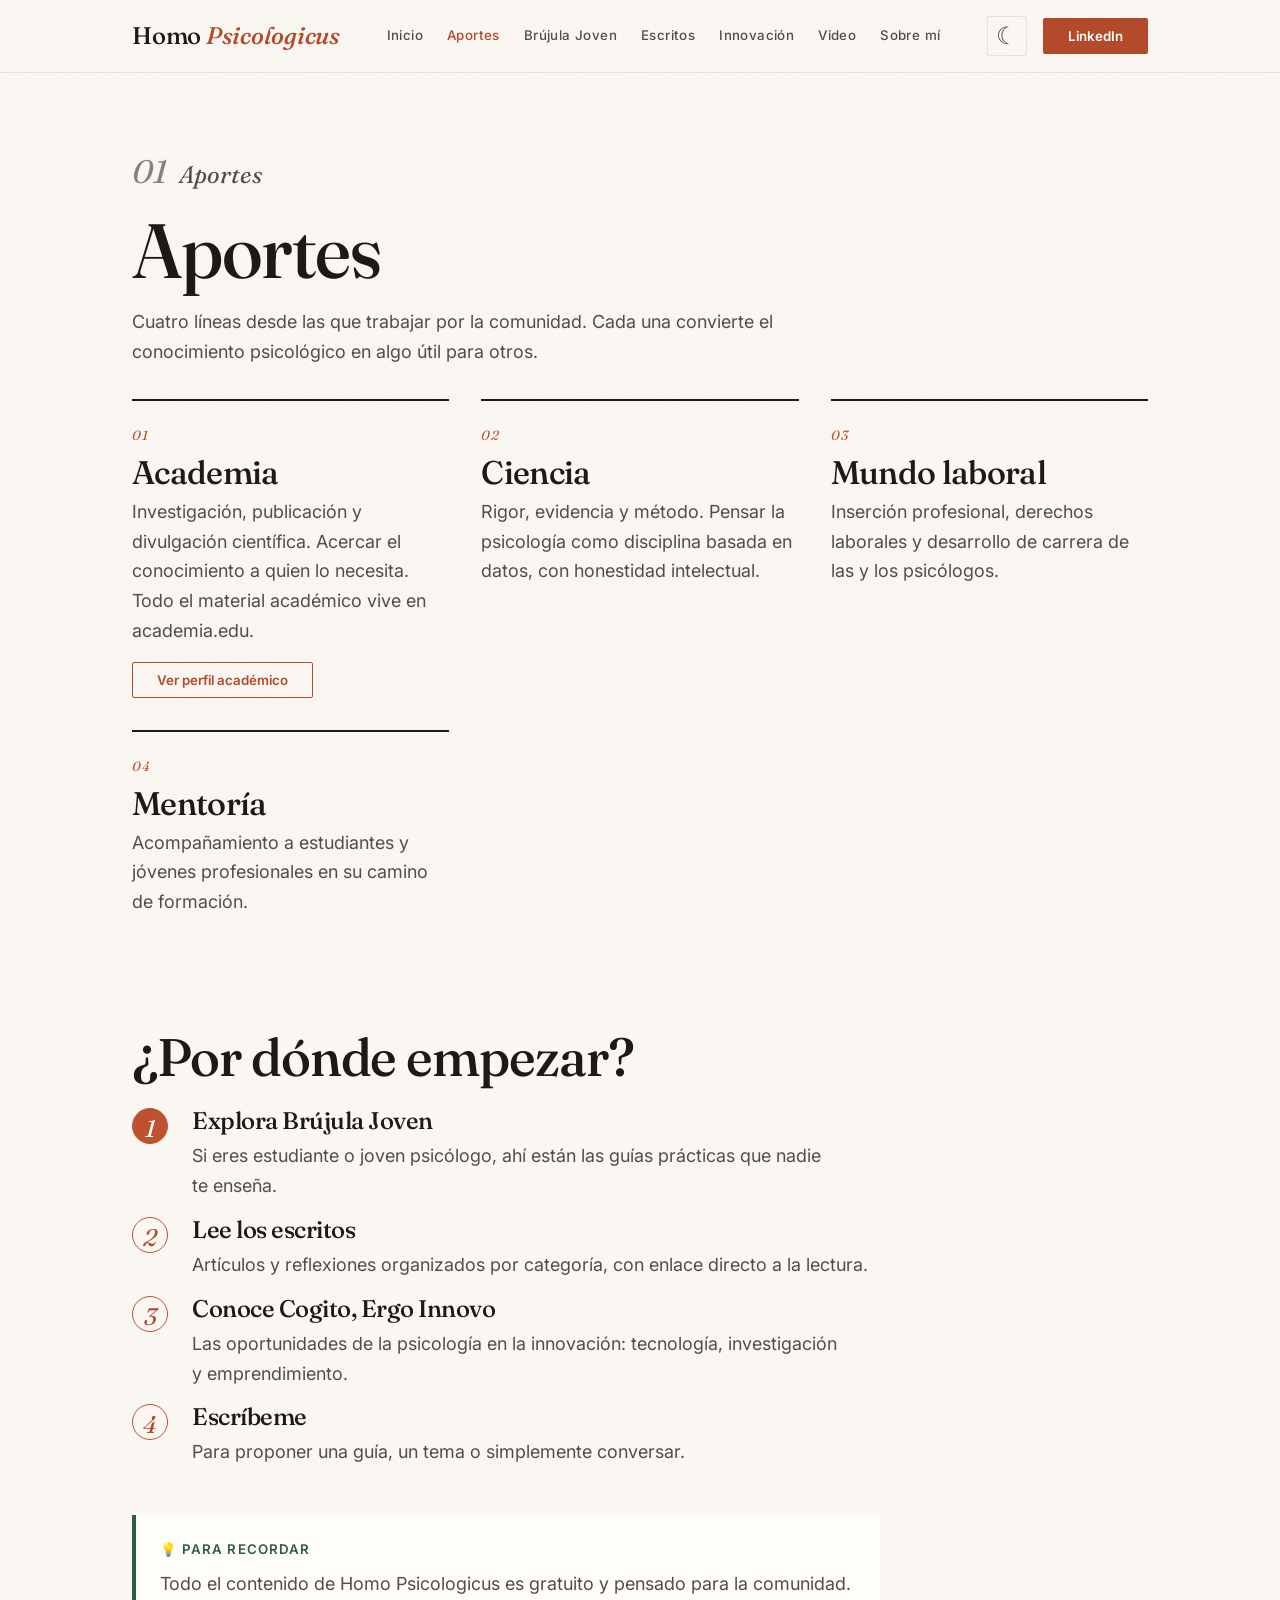
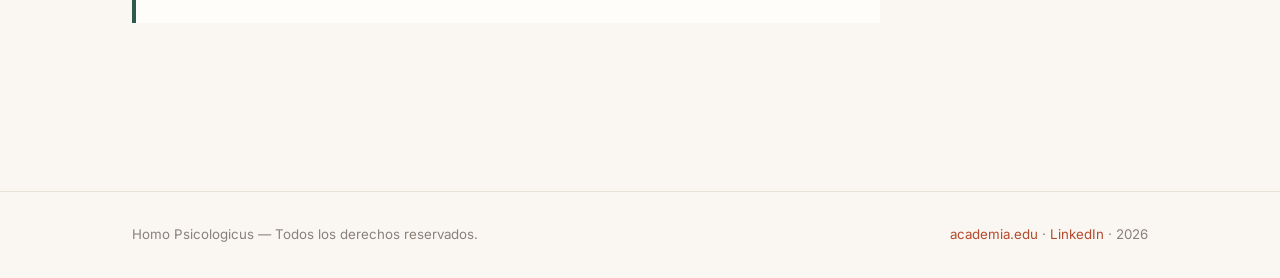
==== aportes.html @ bed5d75d "Fix toggle tema: script inline en head (persiste entre páginas y recarga), icono ☀/☾ y delegación de" ====
<!doctype html>
<html lang="es">
<head>
  <meta charset="utf-8">
  <meta name="viewport" content="width=device-width, initial-scale=1">
  <title>Aportes — Homo Psicologicus</title>
  <meta name="description" content="Los cuatro pilares de Homo Psicologicus: academia, ciencia, mundo laboral y mentoría.">
  <link rel="preconnect" href="https://fonts.googleapis.com">
  <link rel="preconnect" href="https://fonts.gstatic.com" crossorigin>
  <link href="https://fonts.googleapis.com/css2?family=Fraunces:ital,opsz,wght@0,9..144,300..600;1,9..144,300..600&family=Inter:wght@400;500;600&display=swap" rel="stylesheet">
  <link rel="stylesheet" href="styles.css">
  <script>
    (function () {
      var t;
      try { t = localStorage.getItem("hp-theme"); } catch (e) {}
      if (t === "dark" || t === "light") {
        document.documentElement.setAttribute("data-theme", t);
      }
    })();
  </script>
  <script src="app.js" defer></script>
</head>
<body class="grain">

  <a class="skip-link" href="#main">Saltar al contenido</a>

  <header class="site-header">
    <div class="container header-inner">
      <a class="brand" href="index.html">Homo <em>Psicologicus</em></a>
      <nav class="site-nav" aria-label="Principal">
        <a href="index.html" >Inicio</a>
        <a href="aportes.html" aria-current="page" >Aportes</a>
        <a href="brujula.html" >Brújula Joven</a>
        <a href="escritos.html" >Escritos</a>
        <a href="innovacion.html" >Innovación</a>
        <a href="video.html" >Video</a>
        <a href="sobre-mi.html" >Sobre mí</a>
      </nav>
      <div class="header-actions">
        <button class="theme-toggle" type="button" aria-label="Cambiar tema claro u oscuro" aria-pressed="false">
          <span class="theme-toggle-icon" aria-hidden="true">◐</span>
        </button>
        <a class="btn btn-primary btn-sm" href="https://www.linkedin.com/in/carloscamachot" target="_blank" rel="noopener">LinkedIn</a>
      </div>
    </div>
  </header>

  <main id="main">
    <section class="page-header">
      <div class="container">
        <p class="hero-eyebrow reveal" style="--i:0"><span class="section-index" aria-hidden="true">01</span>Aportes</p>
        <h1 class="reveal" style="--i:1">Aportes</h1>
        <p class="reveal" style="--i:2">Cuatro líneas desde las que trabajar por la comunidad. Cada una convierte el conocimiento psicológico en algo útil para otros.</p>
      </div>
    </section>

    <section class="section" style="padding-top:0">
      <div class="container">
        <div class="pillars">
          <article class="pillar">
            <span class="pillar-num" aria-hidden="true">01</span>
            <h3 class="pillar-title">Academia</h3>
            <p class="pillar-text">Investigación, publicación y divulgación científica. Acercar el conocimiento a quien lo necesita. Todo el material académico vive en academia.edu.</p>
            <p style="margin-top:var(--space-s)"><a class="btn btn-outline btn-sm" href="https://universidadnacionalhermiliovaldizan.academia.edu/CarlosDCamachoT" target="_blank" rel="noopener">Ver perfil académico</a></p>
          </article>
          <article class="pillar">
            <span class="pillar-num" aria-hidden="true">02</span>
            <h3 class="pillar-title">Ciencia</h3>
            <p class="pillar-text">Rigor, evidencia y método. Pensar la psicología como disciplina basada en datos, con honestidad intelectual.</p>
          </article>
          <article class="pillar">
            <span class="pillar-num" aria-hidden="true">03</span>
            <h3 class="pillar-title">Mundo laboral</h3>
            <p class="pillar-text">Inserción profesional, derechos laborales y desarrollo de carrera de las y los psicólogos.</p>
          </article>
          <article class="pillar">
            <span class="pillar-num" aria-hidden="true">04</span>
            <h3 class="pillar-title">Mentoría</h3>
            <p class="pillar-text">Acompañamiento a estudiantes y jóvenes profesionales en su camino de formación.</p>
          </article>
        </div>

        <h2 style="font-size:var(--step-3);margin:var(--space-3xl) 0 var(--space-m)">¿Por dónde empezar?</h2>
        <ol class="steps">
          <li class="step step--current">
            <div>
              <h3>Explora Brújula Joven</h3>
              <p>Si eres estudiante o joven psicólogo, ahí están las guías prácticas que nadie te enseña.</p>
            </div>
          </li>
          <li class="step">
            <div>
              <h3>Lee los escritos</h3>
              <p>Artículos y reflexiones organizados por categoría, con enlace directo a la lectura.</p>
            </div>
          </li>
          <li class="step">
            <div>
              <h3>Conoce Cogito, Ergo Innovo</h3>
              <p>Las oportunidades de la psicología en la innovación: tecnología, investigación y emprendimiento.</p>
            </div>
          </li>
          <li class="step">
            <div>
              <h3>Escríbeme</h3>
              <p>Para proponer una guía, un tema o simplemente conversar.</p>
            </div>
          </li>
        </ol>

        <div class="callout callout--tip" style="margin-top:var(--space-xl)">
          <span class="callout__label">💡 Para recordar</span>
          <p>Todo el contenido de Homo Psicologicus es gratuito y pensado para la comunidad.</p>
        </div>
      </div>
    </section>

  </main>

  <footer class="site-footer">
    <div class="container footer-inner">
      <p>Homo Psicologicus — Todos los derechos reservados.</p>
      <p class="footer-meta"><a href="https://universidadnacionalhermiliovaldizan.academia.edu/CarlosDCamachoT" target="_blank" rel="noopener">academia.edu</a> · <a href="https://www.linkedin.com/in/carloscamachot" target="_blank" rel="noopener">LinkedIn</a> · <span class="footer-year"></span></p>
    </div>
  </footer>

</body>
</html>
---- styles.css ----
/* ============ TOKEN BLOCK ============ */
:root {
  color-scheme: light dark;

  /* TYPE — perfect fifth 1.500 (editorial) */
  --font-display: "Fraunces", Georgia, "Times New Roman", serif;
  --font-text: "Inter", "Segoe UI", system-ui, sans-serif;
  --step--1: clamp(0.75rem, 0.7rem + 0.2vw, 0.833rem);
  --step-0: clamp(1rem, 0.95rem + 0.25vw, 1.125rem);
  --step-1: clamp(1.25rem, 1.15rem + 0.5vw, 1.5rem);
  --step-2: clamp(1.563rem, 1.4rem + 0.8vw, 2.25rem);
  --step-3: clamp(2.25rem, 1.9rem + 1.75vw, 3.375rem);
  --step-4: clamp(3rem, 2.4rem + 3vw, 5.063rem);
  --step-5: clamp(3.8rem, 3rem + 4.5vw, 7.594rem);

  /* SPACE — base 0.25rem */
  --space-3xs: 0.25rem;
  --space-2xs: 0.5rem;
  --space-xs: 0.75rem;
  --space-s: 1rem;
  --space-m: 1.5rem;
  --space-l: 2rem;
  --space-xl: 3rem;
  --space-2xl: 4.5rem;
  --space-3xl: 7rem;
  --space-section: clamp(3rem, 2rem + 5vw, 7rem);

  /* COLOR — Warm Editorial ramp (verified AA) */
  --base: #faf7f2;      /* paper */
  --surface: #fffdf9;   /* raised */
  --tint: #f1ebe1;      /* alternate section wash */
  --ink: #1c1a17;       /* primary text — 16.25:1 */
  --ink-2: #544d45;     /* secondary — 7.78:1 */
  --ink-3: #8a817a;     /* tertiary/meta — 3.57:1 (never body) */
  --line: #e8e2d9;      /* borders, rules */
  --accent: #b34a2b;    /* terracotta — 5.0:1 on base */
  --accent-soft: #c0512f; /* vivid terracotta for fills/large */
  --accent-ink: #ffffff;  /* text on accent fill */
--forest: #2f5b4f;    /* cool counterweight — 7.2:1 */
  --ink-band: #1c1a17;  /* dark band background (light theme) */
  --ink-band-ink: #faf7f2; /* text on dark band */

  /* FORM */
  --radius: 2px;
  --border: 1px solid var(--line);
  --shadow: none;

  /* MOTION */
  --dur-fast: 120ms;
  --dur: 220ms;
  --dur-slow: 500ms;
  --ease: cubic-bezier(0.2, 0, 0, 1);
  --ease-out: cubic-bezier(0.16, 1, 0.3, 1);

  /* Z */
  --z-sticky: 100;
  --z-grain: 9999;
}

/* Dark theme — elevation goes lighter, accent softens */
@media (prefers-color-scheme: dark) {
  :root {
    --base: #16130f;
    --surface: #1e1a15;
    --tint: #211c16;
    --ink: #efe9df;
    --ink-2: #c8bfb2;
    --ink-3: #9a9183;
    --line: #352e26;
    --accent: #e0704a;
    --accent-soft: #e0704a;
    --accent-ink: #16130f;
--forest: #6fa596;
    --ink-band: #2b251e;
    --ink-band-ink: #efe9df;
  }
}

:root[data-theme="dark"] {
  --base: #16130f;
  --surface: #1e1a15;
  --tint: #211c16;
  --ink: #efe9df;
  --ink-2: #c8bfb2;
  --ink-3: #9a9183;
  --line: #352e26;
  --accent: #e0704a;
  --accent-soft: #e0704a;
  --accent-ink: #16130f;
--forest: #6fa596;
    --ink-band: #2b251e;
    --ink-band-ink: #efe9df;
  }
}

:root[data-theme="light"] {
  --base: #faf7f2;
  --surface: #fffdf9;
  --tint: #f1ebe1;
  --ink: #1c1a17;
  --ink-2: #544d45;
  --ink-3: #8a817a;
  --line: #e8e2d9;
  --accent: #b34a2b;
  --accent-soft: #c0512f;
  --accent-ink: #ffffff;
--forest: #2f5b4f;
  --ink-band: #1c1a17;
  --ink-band-ink: #faf7f2;
}

/* ============ RESET / BASE ============ */
*,
*::before,
*::after {
  box-sizing: border-box;
  margin: 0;
  padding: 0;
}

html {
  scroll-behavior: smooth;
}

body {
  font-family: var(--font-text);
  font-size: var(--step-0);
  line-height: 1.65;
  color: var(--ink);
  background: var(--base);
  -webkit-font-smoothing: antialiased;
  text-rendering: optimizeLegibility;
  transition: background-color var(--dur-slow) var(--ease), color var(--dur-slow) var(--ease);
}
/* ============ LAYOUT / TYPOGRAPHY ============ */
.container { width: 100%; max-width: 1080px; margin: 0 auto; padding: 0 var(--space-l); }

a { color: var(--accent); text-decoration: none; }
a:hover { text-decoration: underline; }
img, video, svg { max-width: 100%; height: auto; }

h1, h2, h3 { font-family: var(--font-display); font-weight: 500; line-height: 1.05; letter-spacing: -0.02em; text-wrap: balance; }
p { max-width: 68ch; text-wrap: pretty; }

/* ============ ACCESSIBILITY ============ */
.skip-link { position: absolute; left: -999px; top: 0; z-index: var(--z-sticky); background: var(--ink); color: var(--base); padding: var(--space-s) var(--space-m); }
.skip-link:focus { left: 0; }

:focus-visible { outline: 2px solid var(--accent); outline-offset: 2px; }

/* Grain overlay (Warm Editorial recipe) */
.grain::after {
  content: ""; position: fixed; inset: 0; pointer-events: none; z-index: var(--z-grain);
  opacity: 0.03; mix-blend-mode: multiply;
  background-image: url("data:image/svg+xml,%3Csvg xmlns='http://www.w3.org/2000/svg'%3E%3Cfilter id='n'%3E%3CfeTurbulence type='fractalNoise' baseFrequency='.8' numOctaves='4'/%3E%3C/filter%3E%3Crect width='100%25' height='100%25' filter='url(%23n)'/%3E%3C/svg%3E");
}

/* ============ HEADER ============ */
.site-header { position: sticky; top: 0; z-index: var(--z-sticky); background: color-mix(in oklch, var(--base) 88%, transparent); backdrop-filter: blur(8px); border-bottom: var(--border); }
.header-inner { display: flex; align-items: center; justify-content: space-between; gap: var(--space-l); padding-top: var(--space-s); padding-bottom: var(--space-s); }

.brand { font-family: var(--font-display); font-size: var(--step-1); font-weight: 500; color: var(--ink); white-space: nowrap; letter-spacing: -0.01em; }
.brand em { font-style: italic; color: var(--accent); }

.site-nav { display: flex; gap: var(--space-m); }
.site-nav a { color: var(--ink-2); font-size: var(--step--1); font-weight: 500; letter-spacing: 0.03em; }
.site-nav a:hover { color: var(--accent); text-decoration: none; }

.header-actions { display: flex; align-items: center; gap: var(--space-s); }

.theme-toggle {
  width: 2.5rem; height: 2.5rem; display: inline-flex; align-items: center; justify-content: center;
  border: var(--border); border-radius: var(--radius); background: transparent; color: var(--ink-2);
  cursor: pointer; font-size: var(--step-1);
  transition: transform var(--dur-fast) var(--ease), color var(--dur) var(--ease), border-color var(--dur) var(--ease);
}
.theme-toggle:hover { color: var(--accent); border-color: var(--accent); }
.theme-toggle:active { transform: scale(0.94); }

/* ============ BUTTONS (all five states) ============ */
.btn {
  display: inline-flex; align-items: center; justify-content: center; gap: var(--space-2xs);
  padding: var(--space-xs) var(--space-l); font-family: var(--font-text); font-size: var(--step--1);
  font-weight: 600; line-height: 1.2; border-radius: var(--radius); border: 1px solid transparent;
  cursor: pointer; min-height: 44px;
  transition: transform var(--dur-fast) var(--ease), background-color var(--dur) var(--ease), color var(--dur) var(--ease), border-color var(--dur) var(--ease);
}
.btn:hover { text-decoration: none; }
.btn:active { transform: scale(0.97); }
.btn:focus-visible { outline: 2px solid var(--accent); outline-offset: 2px; }
.btn:disabled { opacity: 0.5; cursor: not-allowed; }

.btn-primary { background: var(--accent); color: var(--accent-ink); }
.btn-primary:hover { background: var(--accent-soft); }

.btn-outline { border-color: var(--accent); color: var(--accent); background: transparent; }
.btn-outline:hover { background: var(--accent); color: var(--accent-ink); }

.btn-ghost { color: var(--ink-2); border-color: var(--line); background: transparent; }
.btn-ghost:hover { color: var(--accent); border-color: var(--accent); }

.btn-sm { padding: var(--space-2xs) var(--space-m); min-height: 36px; }
.btn-block { width: 100%; }

/* ============ HERO ============ */
.hero { padding: var(--space-3xl) 0 var(--space-2xl); }
.hero-eyebrow { font-family: var(--font-display); font-style: italic; color: var(--forest); font-size: var(--step-1); margin-bottom: var(--space-xs); }
.hero-title { font-size: var(--step-5); letter-spacing: -0.03em; line-height: 0.98; }
.hero-title em { font-style: italic; color: var(--accent-soft); }
.hero-rule { width: 88px; height: 2px; background: var(--accent); margin: var(--space-m) 0; }
.hero-sub { max-width: 58ch; font-size: var(--step-1); color: var(--ink-2); margin-bottom: var(--space-l); }
.hero-actions { display: flex; flex-wrap: wrap; gap: var(--space-s); }

/* ============ SECTIONS ============ */
.section { padding-block: var(--space-section); }
.section-tint { background: var(--tint); }
.section-ink { background: var(--ink-band); color: var(--ink-band-ink); }

.section-head { display: flex; align-items: baseline; gap: var(--space-m); margin-bottom: var(--space-m); }
.section-index { font-family: var(--font-display); font-style: italic; font-size: var(--step-2); color: var(--ink-3); }
.section-title { font-size: var(--step-3); }
.section-ink .section-title { color: var(--ink-band-ink); }
.section-ink .section-index { color: var(--ink-band-ink); }
.section-ink a { color: var(--ink-band-ink); }
.section-intro { max-width: 62ch; color: var(--ink-2); margin-bottom: var(--space-xl); }
.section-ink .section-intro { color: var(--ink-band-ink); }

/* ============ PILLARS ============ */
.pillars { display: grid; grid-template-columns: repeat(auto-fit, minmax(min(15rem, 100%), 1fr)); gap: var(--space-l); }
.pillar { border-top: 2px solid var(--ink); padding-top: var(--space-m); }
.pillar-num { display: block; font-family: var(--font-display); font-style: italic; color: var(--accent-soft); font-size: var(--step--1); letter-spacing: 0.08em; margin-bottom: var(--space-2xs); }
.pillar-title { font-size: var(--step-2); margin-bottom: var(--space-2xs); }
.pillar-text { color: var(--ink-2); font-size: var(--step-0); }
/* ============ BRUJULA JOVEN ============ */
.guide-list { list-style: none; display: grid; gap: var(--space-2xs); max-width: 62ch; margin-bottom: var(--space-xl); }
.guide-list li { padding: var(--space-s) var(--space-m); border-left: 3px solid var(--accent-soft); background: var(--base); font-size: var(--step-0); color: var(--ink); }

.faq { border-top: var(--border); padding: var(--space-s) 0; }
.faq:last-of-type { border-bottom: var(--border); }
.faq summary { cursor: pointer; font-weight: 600; font-size: var(--step-1); color: var(--ink); padding: var(--space-s) 0; list-style: none; display: flex; justify-content: space-between; align-items: center; gap: var(--space-m); }
.faq summary::-webkit-details-marker { display: none; }
.faq summary::after { content: "+"; font-family: var(--font-display); font-size: var(--step-2); color: var(--accent-soft); transition: transform var(--dur) var(--ease); }
.faq[open] summary::after { transform: rotate(45deg); }
.faq[open] summary { color: var(--accent); }
.faq-body { padding: 0 0 var(--space-s); color: var(--ink-2); }

/* ============ ESCRITOS ============ */
.writing-grid { display: grid; grid-template-columns: repeat(auto-fit, minmax(min(16rem, 100%), 1fr)); gap: var(--space-l); }
.writing-card { border-top: 2px solid var(--ink); padding-top: var(--space-m); display: grid; grid-template-rows: auto auto 1fr auto; gap: var(--space-2xs); }
.badge { display: inline-block; justify-self: start; font-size: var(--step--1); font-weight: 600; text-transform: uppercase; letter-spacing: 0.08em; color: var(--accent); border: 1px solid var(--accent); border-radius: var(--radius); padding: 2px var(--space-2xs); }
.writing-title { font-size: var(--step-2); line-height: 1.2; }
.writing-title a { color: var(--ink); }
.writing-title a:hover { color: var(--accent); text-decoration: none; }
.writing-excerpt { color: var(--ink-2); font-size: var(--step-0); }
.writing-link { font-weight: 600; font-size: var(--step--1); }

/* ============ INNOVACION ============ */
.pull-quote { font-family: var(--font-display); font-style: italic; font-size: var(--step-3); line-height: 1.2; max-width: 24ch; color: var(--accent-soft); margin: 0 0 var(--space-xl) auto; text-indent: -0.4em; }
.innov-grid { display: grid; grid-template-columns: repeat(auto-fit, minmax(min(15rem, 100%), 1fr)); gap: var(--space-l); }
.innov-item { border-top: 2px solid var(--ink-band-ink); padding-top: var(--space-m); }
.innov-title { font-size: var(--step-1); color: var(--ink-band-ink); margin-bottom: var(--space-2xs); }
.innov-item p { color: var(--ink-band-ink); font-size: var(--step-0); }

/* ============ VIDEO ============ */
.video-actions { display: flex; flex-wrap: wrap; gap: var(--space-s); }

/* ============ SOBRE MI ============ */
.about-block { display: grid; grid-template-columns: 3fr 1fr; gap: var(--space-2xl); align-items: start; }
.about-text p { color: var(--ink-2); margin-bottom: var(--space-m); }
.about-text strong { color: var(--ink); }
.about-bio-placeholder { font-style: italic; color: var(--ink-3); }
.about-links { display: grid; gap: var(--space-xs); }

/* ============ CONTACTO ============ */
.contact-actions { display: flex; flex-wrap: wrap; gap: var(--space-s); }
.section-ink .btn-ghost { color: var(--ink-band-ink); border-color: var(--ink-band-ink); }
.section-ink .btn-ghost:hover { color: var(--accent-soft); border-color: var(--accent-soft); }

/* ============ FOOTER ============ */
.site-footer { border-top: var(--border); padding: var(--space-l) 0; margin-top: var(--space-xl); }
.footer-inner { display: flex; justify-content: space-between; gap: var(--space-m); flex-wrap: wrap; color: var(--ink-3); font-size: var(--step--1); }

/* ============ REVEAL (motion) ============ */
.reveal { opacity: 0; transform: translateY(24px); }
.reveal.is-visible { opacity: 1; transform: none; transition: opacity var(--dur-slow) var(--ease-out), transform var(--dur-slow) var(--ease-out); transition-delay: calc(var(--i, 0) * 60ms); }

/* ============ RESPONSIVE ============ */
@media (max-width: 900px) {
  .about-block { grid-template-columns: 1fr; gap: var(--space-l); }
  .site-nav { gap: var(--space-s); }
}

@media (max-width: 700px) {
  .header-inner { flex-wrap: wrap; gap: var(--space-s); }
  .site-nav { order: 3; width: 100%; justify-content: space-between; overflow-x: auto; padding-bottom: var(--space-2xs); }
  .site-nav a { white-space: nowrap; }
  .hero-title { font-size: var(--step-4); }
  .pull-quote { margin-left: 0; }
  .hero-actions, .contact-actions { flex-direction: column; align-items: stretch; }
  .btn { width: 100%; }
}

/* ============ REDUCED MOTION ============ */
@media (prefers-reduced-motion: reduce) {
  *, *::before, *::after {
    animation-duration: 0.01ms !important;
    animation-iteration-count: 1 !important;
    transition-duration: 0.01ms !important;
    scroll-behavior: auto !important;
  }
  .reveal { opacity: 1; transform: none; }
  .grain::after { display: none; }
}
/* ============ COMPONENTES: CALLOUT ============ */
.callout { border-left: 4px solid var(--accent-soft); background: var(--surface); padding: var(--space-m); margin-bottom: var(--space-m); max-width: 68ch; }
.callout__label { display: block; font-size: var(--step--1); font-weight: 600; text-transform: uppercase; letter-spacing: 0.08em; margin-bottom: var(--space-2xs); }
.callout p { color: var(--ink-2); }
.callout--data { border-left-color: var(--accent-soft); }
.callout--data .callout__label { color: var(--accent); }
.callout--tip { border-left-color: var(--forest); }
.callout--tip .callout__label { color: var(--forest); }

/* ============ COMPONENTES: STEPS ============ */
.steps { list-style: none; counter-reset: step; display: grid; gap: var(--space-s); max-width: 68ch; }
.step { counter-increment: step; display: grid; grid-template-columns: auto 1fr; gap: var(--space-m); align-items: start; }
.step::before { content: counter(step); width: 2.25rem; height: 2.25rem; display: grid; place-items: center; font-family: var(--font-display); font-size: var(--step-1); font-style: italic; border: 1px solid var(--accent-soft); border-radius: 999px; color: var(--accent); }
.step--current::before { background: var(--accent-soft); color: var(--accent-ink); border-color: var(--accent-soft); }
.step h3 { font-size: var(--step-1); margin-bottom: var(--space-2xs); }
.step p { color: var(--ink-2); }

/* ============ COMPONENTES: TAGS / CHIPS ============ */
.chip { display: inline-block; font-family: var(--font-text); font-size: 0.75rem; font-weight: 600; padding: 4px 8px; border-radius: var(--radius); border: 1px solid; line-height: 1.3; }
.chip + .chip { margin-left: var(--space-2xs); }
.chip--ia { color: var(--accent); border-color: var(--accent); }
.chip--filosofia { color: var(--forest); border-color: var(--forest); }
.chip--psicologia { color: var(--ink); border-color: var(--ink); }
.chip--marcador { color: var(--ink-2); border-color: var(--ink-3); }

/* ============ COMPONENTES: BREADCRUMB ============ */
.breadcrumb { display: flex; flex-wrap: wrap; gap: var(--space-2xs); font-size: var(--step--1); color: var(--ink-3); margin-bottom: var(--space-m); }
.breadcrumb a { color: var(--ink-2); }
.breadcrumb span + span::before { content: "›"; margin-right: var(--space-2xs); color: var(--ink-3); }

/* ============ COMPONENTES: TOOLTIP ============ */
.tooltip { text-decoration: underline dotted; text-underline-offset: 3px; cursor: help; color: var(--ink); }
.tooltip-tip { position: absolute; z-index: 1200; background: var(--surface); color: var(--ink); border: var(--border); border-radius: var(--radius); padding: var(--space-2xs) var(--space-xs); font-size: var(--step--1); max-width: 260px; box-shadow: 0 2px 8px color-mix(in oklch, var(--ink) 12%, transparent); }
.tooltip-tip[hidden] { display: none; }

/* ============ COMPONENTES: EMPTY STATE ============ */
.empty-state { border: var(--border); border-style: dashed; padding: var(--space-xl); text-align: center; color: var(--ink-2); }
.empty-state h3 { font-size: var(--step-1); margin-bottom: var(--space-2xs); color: var(--ink); }
.empty-state p { margin: 0 auto var(--space-m); color: var(--ink-2); }
.empty-state a { font-weight: 600; }

/* ============ SCROLLSPY / TOC ============ */
.with-toc { display: grid; grid-template-columns: 1fr; gap: var(--space-xl); }
.toc { display: none; }
.toc__title { font-size: var(--step--1); font-weight: 600; text-transform: uppercase; letter-spacing: 0.08em; color: var(--ink-3); margin-bottom: var(--space-xs); }
.toc ul { list-style: none; display: grid; gap: var(--space-2xs); }
.toc a { color: var(--ink-2); font-size: var(--step--1); border-left: 2px solid var(--line); padding-left: var(--space-s); }
.toc a.is-active { color: var(--accent); border-left-color: var(--accent); }
.toc-toggle { margin-bottom: var(--space-s); }

@media (min-width: 1000px) {
  .with-toc { grid-template-columns: 14rem 1fr; }
  .toc { display: block; position: sticky; top: 6rem; align-self: start; max-height: calc(100vh - 8rem); overflow-y: auto; }
  .toc-toggle { display: none; }
}

/* ============ NAV activa ============ */
.site-nav a[aria-current="page"] { color: var(--accent); }

/* ============ PÁGINA INTERNA: cabecera ============ */
.page-header { padding-top: var(--space-2xl); padding-bottom: var(--space-l); }
.page-header .section-index { display: inline-block; margin-right: var(--space-xs); }
.page-header h1 { font-size: var(--step-4); margin-bottom: var(--space-s); }
.page-header p { color: var(--ink-2); max-width: 62ch; }
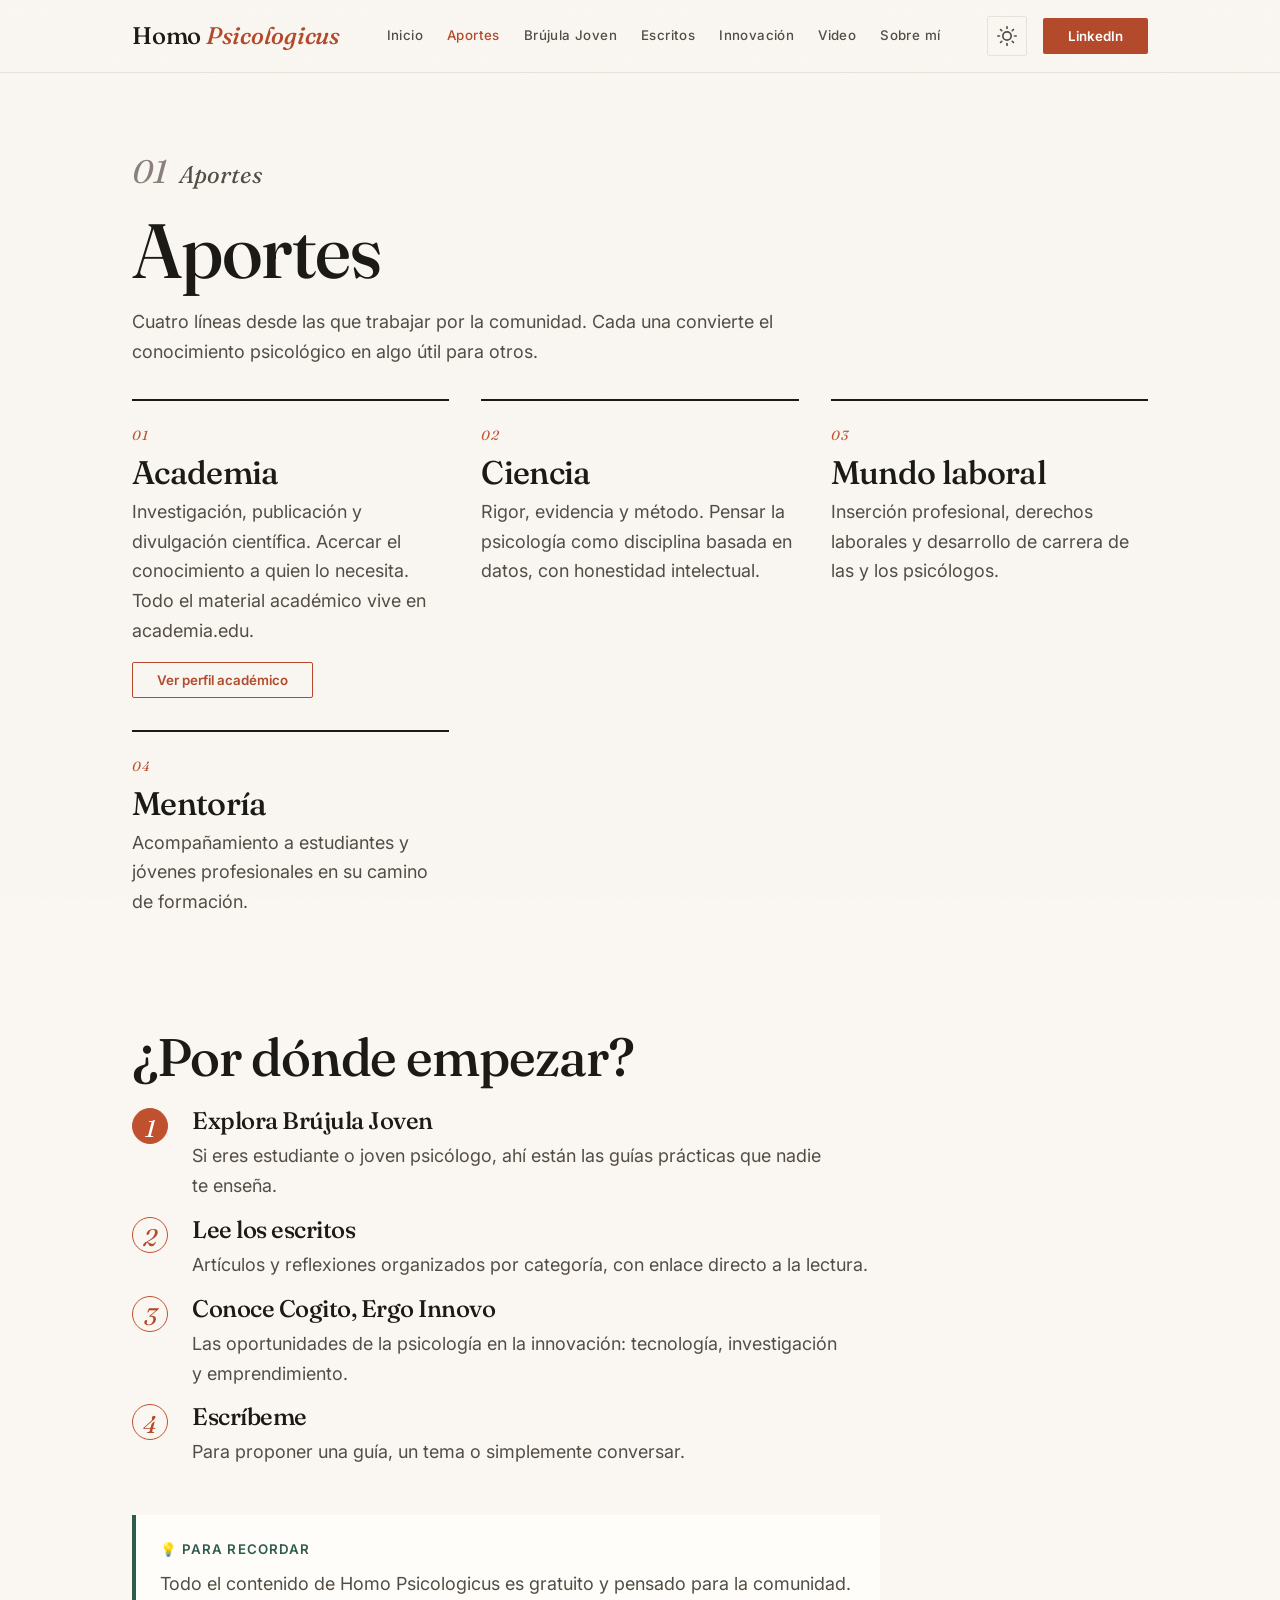
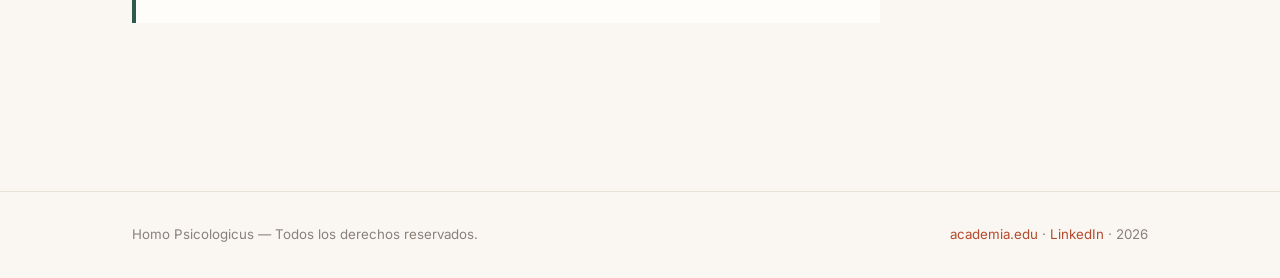
==== commit b8933c57: "Toggle de tema robusto: SVG sol/luna intercambiables por CSS, script inline en head con aria-pressed" ====
--- a/aportes.html
+++ b/aportes.html
@@ -15,6 +15,8 @@
       try { t = localStorage.getItem("hp-theme"); } catch (e) {}
       if (t === "dark" || t === "light") {
         document.documentElement.setAttribute("data-theme", t);
+        var b = document.querySelector(".theme-toggle");
+        if (b) { b.setAttribute("aria-pressed", t === "dark" ? "true" : "false"); }
       }
     })();
   </script>
@@ -38,7 +40,8 @@
       </nav>
       <div class="header-actions">
         <button class="theme-toggle" type="button" aria-label="Cambiar tema claro u oscuro" aria-pressed="false">
-          <span class="theme-toggle-icon" aria-hidden="true">◐</span>
+          <svg class="theme-icon theme-icon--sun" viewBox="0 0 24 24" width="20" height="20" fill="none" stroke="currentColor" stroke-width="2" stroke-linecap="round" aria-hidden="true"><circle cx="12" cy="12" r="5"/><line x1="12" y1="1" x2="12" y2="3"/><line x1="12" y1="21" x2="12" y2="23"/><line x1="4.22" y1="4.22" x2="5.64" y2="5.64"/><line x1="18.36" y1="18.36" x2="19.78" y2="19.78"/><line x1="1" y1="12" x2="3" y2="12"/><line x1="21" y1="12" x2="23" y2="12"/><line x1="4.22" y1="19.78" x2="5.64" y2="18.36"/><line x1="18.36" y1="5.64" x2="19.78" y2="4.22"/></svg>
+          <svg class="theme-icon theme-icon--moon" viewBox="0 0 24 24" width="20" height="20" fill="none" stroke="currentColor" stroke-width="2" stroke-linecap="round" stroke-linejoin="round" aria-hidden="true"><path d="M21 12.79A9 9 0 1 1 11.21 3 7 7 0 0 0 21 12.79z"/></svg>
         </button>
         <a class="btn btn-primary btn-sm" href="https://www.linkedin.com/in/carloscamachot" target="_blank" rel="noopener">LinkedIn</a>
       </div>
--- a/styles.css
+++ b/styles.css
@@ -171,11 +171,14 @@
 .theme-toggle {
   width: 2.5rem; height: 2.5rem; display: inline-flex; align-items: center; justify-content: center;
   border: var(--border); border-radius: var(--radius); background: transparent; color: var(--ink-2);
-  cursor: pointer; font-size: var(--step-1);
+  cursor: pointer;
   transition: transform var(--dur-fast) var(--ease), color var(--dur) var(--ease), border-color var(--dur) var(--ease);
 }
 .theme-toggle:hover { color: var(--accent); border-color: var(--accent); }
 .theme-toggle:active { transform: scale(0.94); }
+.theme-toggle .theme-icon--moon { display: none; }
+.theme-toggle[aria-pressed="true"] .theme-icon--sun { display: none; }
+.theme-toggle[aria-pressed="true"] .theme-icon--moon { display: inline; }
 
 /* ============ BUTTONS (all five states) ============ */
 .btn {
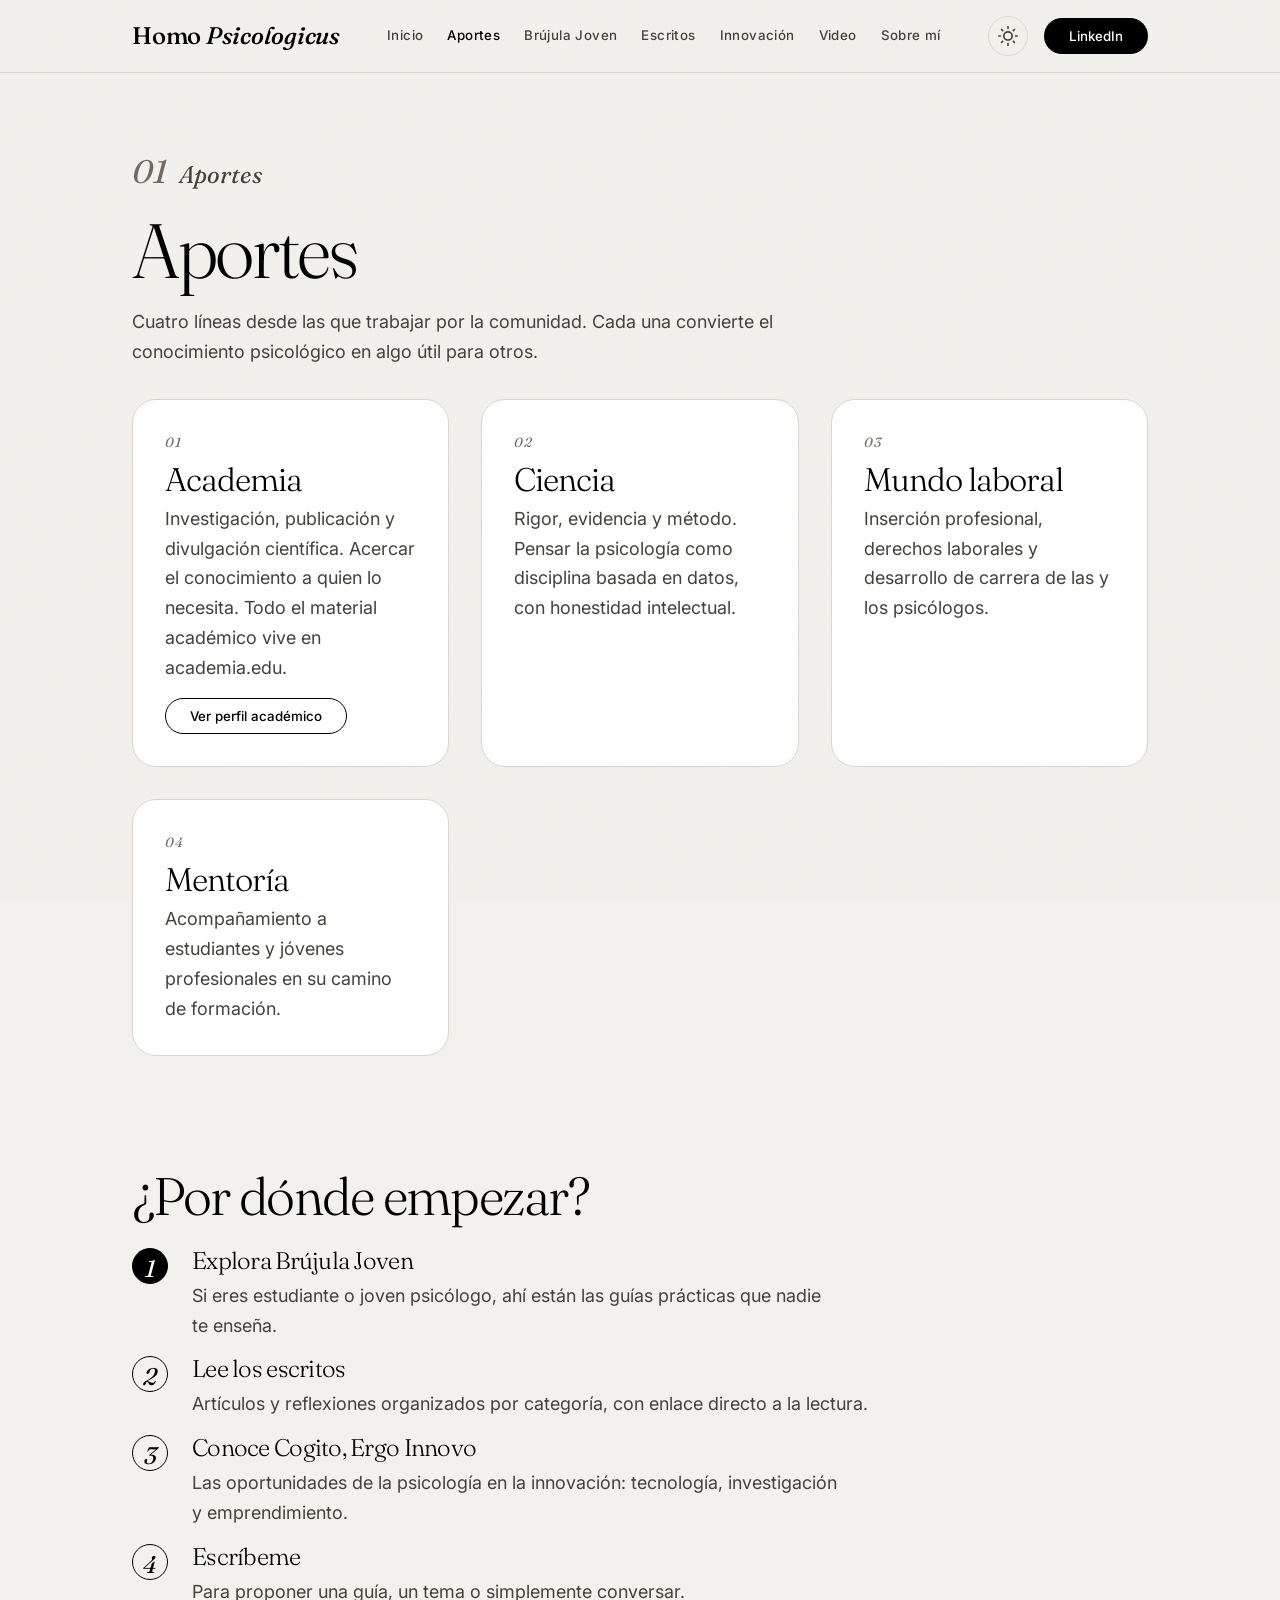
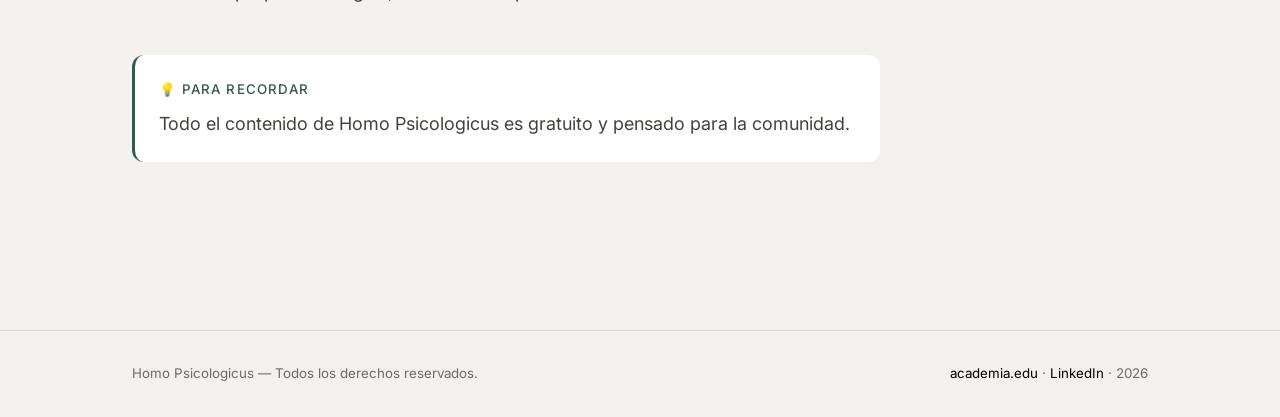
==== commit c88912fb: "Tema claro Handhold (monocromo papel, píldoras, losas) + oscuro terracota; cache-busting de assets" ====
--- a/aportes.html
+++ b/aportes.html
@@ -8,19 +8,17 @@
   <link rel="preconnect" href="https://fonts.googleapis.com">
   <link rel="preconnect" href="https://fonts.gstatic.com" crossorigin>
   <link href="https://fonts.googleapis.com/css2?family=Fraunces:ital,opsz,wght@0,9..144,300..600;1,9..144,300..600&family=Inter:wght@400;500;600&display=swap" rel="stylesheet">
-  <link rel="stylesheet" href="styles.css">
+  <link rel="stylesheet" href="styles.css?v=handhold1">
   <script>
     (function () {
       var t;
       try { t = localStorage.getItem("hp-theme"); } catch (e) {}
       if (t === "dark" || t === "light") {
         document.documentElement.setAttribute("data-theme", t);
-        var b = document.querySelector(".theme-toggle");
-        if (b) { b.setAttribute("aria-pressed", t === "dark" ? "true" : "false"); }
       }
     })();
   </script>
-  <script src="app.js" defer></script>
+  <script src="app.js?v=handhold1" defer></script>
 </head>
 <body class="grain">
 
--- a/styles.css
+++ b/styles.css
@@ -25,23 +25,27 @@
   --space-3xl: 7rem;
   --space-section: clamp(3rem, 2rem + 5vw, 7rem);
 
-  /* COLOR — Warm Editorial ramp (verified AA) */
-  --base: #faf7f2;      /* paper */
-  --surface: #fffdf9;   /* raised */
-  --tint: #f1ebe1;      /* alternate section wash */
-  --ink: #1c1a17;       /* primary text — 16.25:1 */
-  --ink-2: #544d45;     /* secondary — 7.78:1 */
-  --ink-3: #8a817a;     /* tertiary/meta — 3.57:1 (never body) */
-  --line: #e8e2d9;      /* borders, rules */
-  --accent: #b34a2b;    /* terracotta — 5.0:1 on base */
-  --accent-soft: #c0512f; /* vivid terracotta for fills/large */
-  --accent-ink: #ffffff;  /* text on accent fill */
---forest: #2f5b4f;    /* cool counterweight — 7.2:1 */
-  --ink-band: #1c1a17;  /* dark band background (light theme) */
-  --ink-band-ink: #faf7f2; /* text on dark band */
-
-  /* FORM */
-  --radius: 2px;
+  /* COLOR — Tema claro: Handhold (monocromo papel); Tema oscuro: terracota cálido */
+  --base: #f2f1ed;      /* paper cream */
+  --surface: #ffffff;   /* white slab */
+  --tint: #ecebe5;      /* section wash */
+  --ink: #000000;       /* ink black — 18.58:1 */
+  --ink-2: #45413c;     /* secondary — 8.96:1 */
+  --ink-3: #6f6a62;     /* meta — 4.75:1 */
+  --line: #dbd7cd;      /* warm hairline */
+  --accent: #000000;    /* acción/tinta en claro */
+  --accent-soft: #2b2925; /* hover */
+  --accent-ink: #ffffff;  /* texto sobre relleno */
+  --forest: #2f5b4f;    /* chips filosofía / tips */
+  --terracotta: #b34a2b; /* chips IA */
+  --quote: #000000;     /* pull-quote en claro */
+  --ink-band: #000000;  /* banda oscura */
+  --ink-band-ink: #ffffff;
+
+  /* FORM — Handhold: píldoras y losas suaves */
+  --radius: 12px;
+  --radius-card: 24px;
+  --radius-pill: 999px;
   --border: 1px solid var(--line);
   --shadow: none;
 
@@ -57,7 +61,7 @@
   --z-grain: 9999;
 }
 
-/* Dark theme — elevation goes lighter, accent softens */
+/* Dark theme — noche terracota cálida (elevación más clara) */
 @media (prefers-color-scheme: dark) {
   :root {
     --base: #16130f;
@@ -70,7 +74,9 @@
     --accent: #e0704a;
     --accent-soft: #e0704a;
     --accent-ink: #16130f;
---forest: #6fa596;
+    --forest: #6fa596;
+    --terracotta: #e0704a;
+    --quote: #e0704a;
     --ink-band: #2b251e;
     --ink-band-ink: #efe9df;
   }
@@ -87,26 +93,29 @@
   --accent: #e0704a;
   --accent-soft: #e0704a;
   --accent-ink: #16130f;
---forest: #6fa596;
-    --ink-band: #2b251e;
-    --ink-band-ink: #efe9df;
-  }
+  --forest: #6fa596;
+  --terracotta: #e0704a;
+  --quote: #e0704a;
+  --ink-band: #2b251e;
+  --ink-band-ink: #efe9df;
 }
 
 :root[data-theme="light"] {
-  --base: #faf7f2;
-  --surface: #fffdf9;
-  --tint: #f1ebe1;
-  --ink: #1c1a17;
-  --ink-2: #544d45;
-  --ink-3: #8a817a;
-  --line: #e8e2d9;
-  --accent: #b34a2b;
-  --accent-soft: #c0512f;
+  --base: #f2f1ed;
+  --surface: #ffffff;
+  --tint: #ecebe5;
+  --ink: #000000;
+  --ink-2: #45413c;
+  --ink-3: #6f6a62;
+  --line: #dbd7cd;
+  --accent: #000000;
+  --accent-soft: #2b2925;
   --accent-ink: #ffffff;
---forest: #2f5b4f;
-  --ink-band: #1c1a17;
-  --ink-band-ink: #faf7f2;
+  --forest: #2f5b4f;
+  --terracotta: #b34a2b;
+  --quote: #000000;
+  --ink-band: #000000;
+  --ink-band-ink: #ffffff;
 }
 
 /* ============ RESET / BASE ============ */
@@ -139,7 +148,7 @@
 a:hover { text-decoration: underline; }
 img, video, svg { max-width: 100%; height: auto; }
 
-h1, h2, h3 { font-family: var(--font-display); font-weight: 500; line-height: 1.05; letter-spacing: -0.02em; text-wrap: balance; }
+h1, h2, h3 { font-family: var(--font-display); font-weight: 300; line-height: 1.05; letter-spacing: -0.03em; text-wrap: balance; }
 p { max-width: 68ch; text-wrap: pretty; }
 
 /* ============ ACCESSIBILITY ============ */
@@ -170,7 +179,7 @@
 
 .theme-toggle {
   width: 2.5rem; height: 2.5rem; display: inline-flex; align-items: center; justify-content: center;
-  border: var(--border); border-radius: var(--radius); background: transparent; color: var(--ink-2);
+  border: var(--border); border-radius: var(--radius-pill); background: transparent; color: var(--ink-2);
   cursor: pointer;
   transition: transform var(--dur-fast) var(--ease), color var(--dur) var(--ease), border-color var(--dur) var(--ease);
 }
@@ -184,7 +193,7 @@
 .btn {
   display: inline-flex; align-items: center; justify-content: center; gap: var(--space-2xs);
   padding: var(--space-xs) var(--space-l); font-family: var(--font-text); font-size: var(--step--1);
-  font-weight: 600; line-height: 1.2; border-radius: var(--radius); border: 1px solid transparent;
+  font-weight: 500; line-height: 1.2; border-radius: var(--radius-pill); border: 1px solid transparent;
   cursor: pointer; min-height: 44px;
   transition: transform var(--dur-fast) var(--ease), background-color var(--dur) var(--ease), color var(--dur) var(--ease), border-color var(--dur) var(--ease);
 }
@@ -208,9 +217,9 @@
 /* ============ HERO ============ */
 .hero { padding: var(--space-3xl) 0 var(--space-2xl); }
 .hero-eyebrow { font-family: var(--font-display); font-style: italic; color: var(--forest); font-size: var(--step-1); margin-bottom: var(--space-xs); }
-.hero-title { font-size: var(--step-5); letter-spacing: -0.03em; line-height: 0.98; }
-.hero-title em { font-style: italic; color: var(--accent-soft); }
-.hero-rule { width: 88px; height: 2px; background: var(--accent); margin: var(--space-m) 0; }
+.hero-title { font-size: var(--step-5); letter-spacing: -0.03em; line-height: 1.0; }
+.hero-title em { font-style: italic; color: var(--quote); }
+.hero-rule { width: 88px; height: 3px; border-radius: var(--radius-pill); background: var(--accent); margin: var(--space-m) 0; }
 .hero-sub { max-width: 58ch; font-size: var(--step-1); color: var(--ink-2); margin-bottom: var(--space-l); }
 .hero-actions { display: flex; flex-wrap: wrap; gap: var(--space-s); }
 
@@ -230,27 +239,27 @@
 
 /* ============ PILLARS ============ */
 .pillars { display: grid; grid-template-columns: repeat(auto-fit, minmax(min(15rem, 100%), 1fr)); gap: var(--space-l); }
-.pillar { border-top: 2px solid var(--ink); padding-top: var(--space-m); }
-.pillar-num { display: block; font-family: var(--font-display); font-style: italic; color: var(--accent-soft); font-size: var(--step--1); letter-spacing: 0.08em; margin-bottom: var(--space-2xs); }
+.pillar { background: var(--surface); border: var(--border); border-radius: var(--radius-card); padding: var(--space-l); }
+.pillar-num { display: block; font-family: var(--font-display); font-style: italic; color: var(--ink-3); font-size: var(--step--1); letter-spacing: 0.08em; margin-bottom: var(--space-2xs); }
 .pillar-title { font-size: var(--step-2); margin-bottom: var(--space-2xs); }
 .pillar-text { color: var(--ink-2); font-size: var(--step-0); }
 /* ============ BRUJULA JOVEN ============ */
 .guide-list { list-style: none; display: grid; gap: var(--space-2xs); max-width: 62ch; margin-bottom: var(--space-xl); }
-.guide-list li { padding: var(--space-s) var(--space-m); border-left: 3px solid var(--accent-soft); background: var(--base); font-size: var(--step-0); color: var(--ink); }
+.guide-list li { padding: var(--space-s) var(--space-m); border-left: 3px solid var(--accent); background: var(--surface); border-radius: var(--radius); font-size: var(--step-0); color: var(--ink); }
 
 .faq { border-top: var(--border); padding: var(--space-s) 0; }
 .faq:last-of-type { border-bottom: var(--border); }
 .faq summary { cursor: pointer; font-weight: 600; font-size: var(--step-1); color: var(--ink); padding: var(--space-s) 0; list-style: none; display: flex; justify-content: space-between; align-items: center; gap: var(--space-m); }
 .faq summary::-webkit-details-marker { display: none; }
-.faq summary::after { content: "+"; font-family: var(--font-display); font-size: var(--step-2); color: var(--accent-soft); transition: transform var(--dur) var(--ease); }
+.faq summary::after { content: "+"; font-family: var(--font-display); font-size: var(--step-2); color: var(--ink-3); transition: transform var(--dur) var(--ease); }
 .faq[open] summary::after { transform: rotate(45deg); }
 .faq[open] summary { color: var(--accent); }
 .faq-body { padding: 0 0 var(--space-s); color: var(--ink-2); }
 
 /* ============ ESCRITOS ============ */
 .writing-grid { display: grid; grid-template-columns: repeat(auto-fit, minmax(min(16rem, 100%), 1fr)); gap: var(--space-l); }
-.writing-card { border-top: 2px solid var(--ink); padding-top: var(--space-m); display: grid; grid-template-rows: auto auto 1fr auto; gap: var(--space-2xs); }
-.badge { display: inline-block; justify-self: start; font-size: var(--step--1); font-weight: 600; text-transform: uppercase; letter-spacing: 0.08em; color: var(--accent); border: 1px solid var(--accent); border-radius: var(--radius); padding: 2px var(--space-2xs); }
+.writing-card { background: var(--surface); border: var(--border); border-radius: var(--radius-card); padding: var(--space-l); display: grid; grid-template-rows: auto auto 1fr auto; gap: var(--space-2xs); }
+.badge { display: inline-block; justify-self: start; font-size: var(--step--1); font-weight: 500; text-transform: uppercase; letter-spacing: 0.08em; color: var(--ink-2); border: var(--border); border-radius: var(--radius-pill); padding: 3px var(--space-s); }
 .writing-title { font-size: var(--step-2); line-height: 1.2; }
 .writing-title a { color: var(--ink); }
 .writing-title a:hover { color: var(--accent); text-decoration: none; }
@@ -258,7 +267,7 @@
 .writing-link { font-weight: 600; font-size: var(--step--1); }
 
 /* ============ INNOVACION ============ */
-.pull-quote { font-family: var(--font-display); font-style: italic; font-size: var(--step-3); line-height: 1.2; max-width: 24ch; color: var(--accent-soft); margin: 0 0 var(--space-xl) auto; text-indent: -0.4em; }
+.pull-quote { font-family: var(--font-display); font-style: italic; font-weight: 300; font-size: var(--step-3); line-height: 1.15; max-width: 24ch; color: var(--quote); margin: 0 0 var(--space-xl) auto; text-indent: -0.4em; }
 .innov-grid { display: grid; grid-template-columns: repeat(auto-fit, minmax(min(15rem, 100%), 1fr)); gap: var(--space-l); }
 .innov-item { border-top: 2px solid var(--ink-band-ink); padding-top: var(--space-m); }
 .innov-title { font-size: var(--step-1); color: var(--ink-band-ink); margin-bottom: var(--space-2xs); }
@@ -315,26 +324,26 @@
   .grain::after { display: none; }
 }
 /* ============ COMPONENTES: CALLOUT ============ */
-.callout { border-left: 4px solid var(--accent-soft); background: var(--surface); padding: var(--space-m); margin-bottom: var(--space-m); max-width: 68ch; }
-.callout__label { display: block; font-size: var(--step--1); font-weight: 600; text-transform: uppercase; letter-spacing: 0.08em; margin-bottom: var(--space-2xs); }
+.callout { border-left: 3px solid var(--accent); background: var(--surface); border-radius: var(--radius); padding: var(--space-m); margin-bottom: var(--space-m); max-width: 68ch; }
+.callout__label { display: block; font-size: var(--step--1); font-weight: 500; text-transform: uppercase; letter-spacing: 0.08em; margin-bottom: var(--space-2xs); }
 .callout p { color: var(--ink-2); }
-.callout--data { border-left-color: var(--accent-soft); }
-.callout--data .callout__label { color: var(--accent); }
+.callout--data { border-left-color: var(--terracotta); }
+.callout--data .callout__label { color: var(--terracotta); }
 .callout--tip { border-left-color: var(--forest); }
 .callout--tip .callout__label { color: var(--forest); }
 
 /* ============ COMPONENTES: STEPS ============ */
 .steps { list-style: none; counter-reset: step; display: grid; gap: var(--space-s); max-width: 68ch; }
 .step { counter-increment: step; display: grid; grid-template-columns: auto 1fr; gap: var(--space-m); align-items: start; }
-.step::before { content: counter(step); width: 2.25rem; height: 2.25rem; display: grid; place-items: center; font-family: var(--font-display); font-size: var(--step-1); font-style: italic; border: 1px solid var(--accent-soft); border-radius: 999px; color: var(--accent); }
-.step--current::before { background: var(--accent-soft); color: var(--accent-ink); border-color: var(--accent-soft); }
+.step::before { content: counter(step); width: 2.25rem; height: 2.25rem; display: grid; place-items: center; font-family: var(--font-display); font-size: var(--step-1); font-style: italic; border: 1px solid var(--accent); border-radius: var(--radius-pill); color: var(--accent); }
+.step--current::before { background: var(--accent); color: var(--accent-ink); border-color: var(--accent); }
 .step h3 { font-size: var(--step-1); margin-bottom: var(--space-2xs); }
 .step p { color: var(--ink-2); }
 
 /* ============ COMPONENTES: TAGS / CHIPS ============ */
-.chip { display: inline-block; font-family: var(--font-text); font-size: 0.75rem; font-weight: 600; padding: 4px 8px; border-radius: var(--radius); border: 1px solid; line-height: 1.3; }
+.chip { display: inline-block; font-family: var(--font-text); font-size: 0.75rem; font-weight: 500; padding: 4px 10px; border-radius: var(--radius-pill); border: 1px solid; line-height: 1.3; }
 .chip + .chip { margin-left: var(--space-2xs); }
-.chip--ia { color: var(--accent); border-color: var(--accent); }
+.chip--ia { color: var(--terracotta); border-color: var(--terracotta); }
 .chip--filosofia { color: var(--forest); border-color: var(--forest); }
 .chip--psicologia { color: var(--ink); border-color: var(--ink); }
 .chip--marcador { color: var(--ink-2); border-color: var(--ink-3); }
@@ -350,7 +359,7 @@
 .tooltip-tip[hidden] { display: none; }
 
 /* ============ COMPONENTES: EMPTY STATE ============ */
-.empty-state { border: var(--border); border-style: dashed; padding: var(--space-xl); text-align: center; color: var(--ink-2); }
+.empty-state { border: var(--border); border-style: dashed; border-radius: var(--radius-card); padding: var(--space-xl); text-align: center; color: var(--ink-2); }
 .empty-state h3 { font-size: var(--step-1); margin-bottom: var(--space-2xs); color: var(--ink); }
 .empty-state p { margin: 0 auto var(--space-m); color: var(--ink-2); }
 .empty-state a { font-weight: 600; }
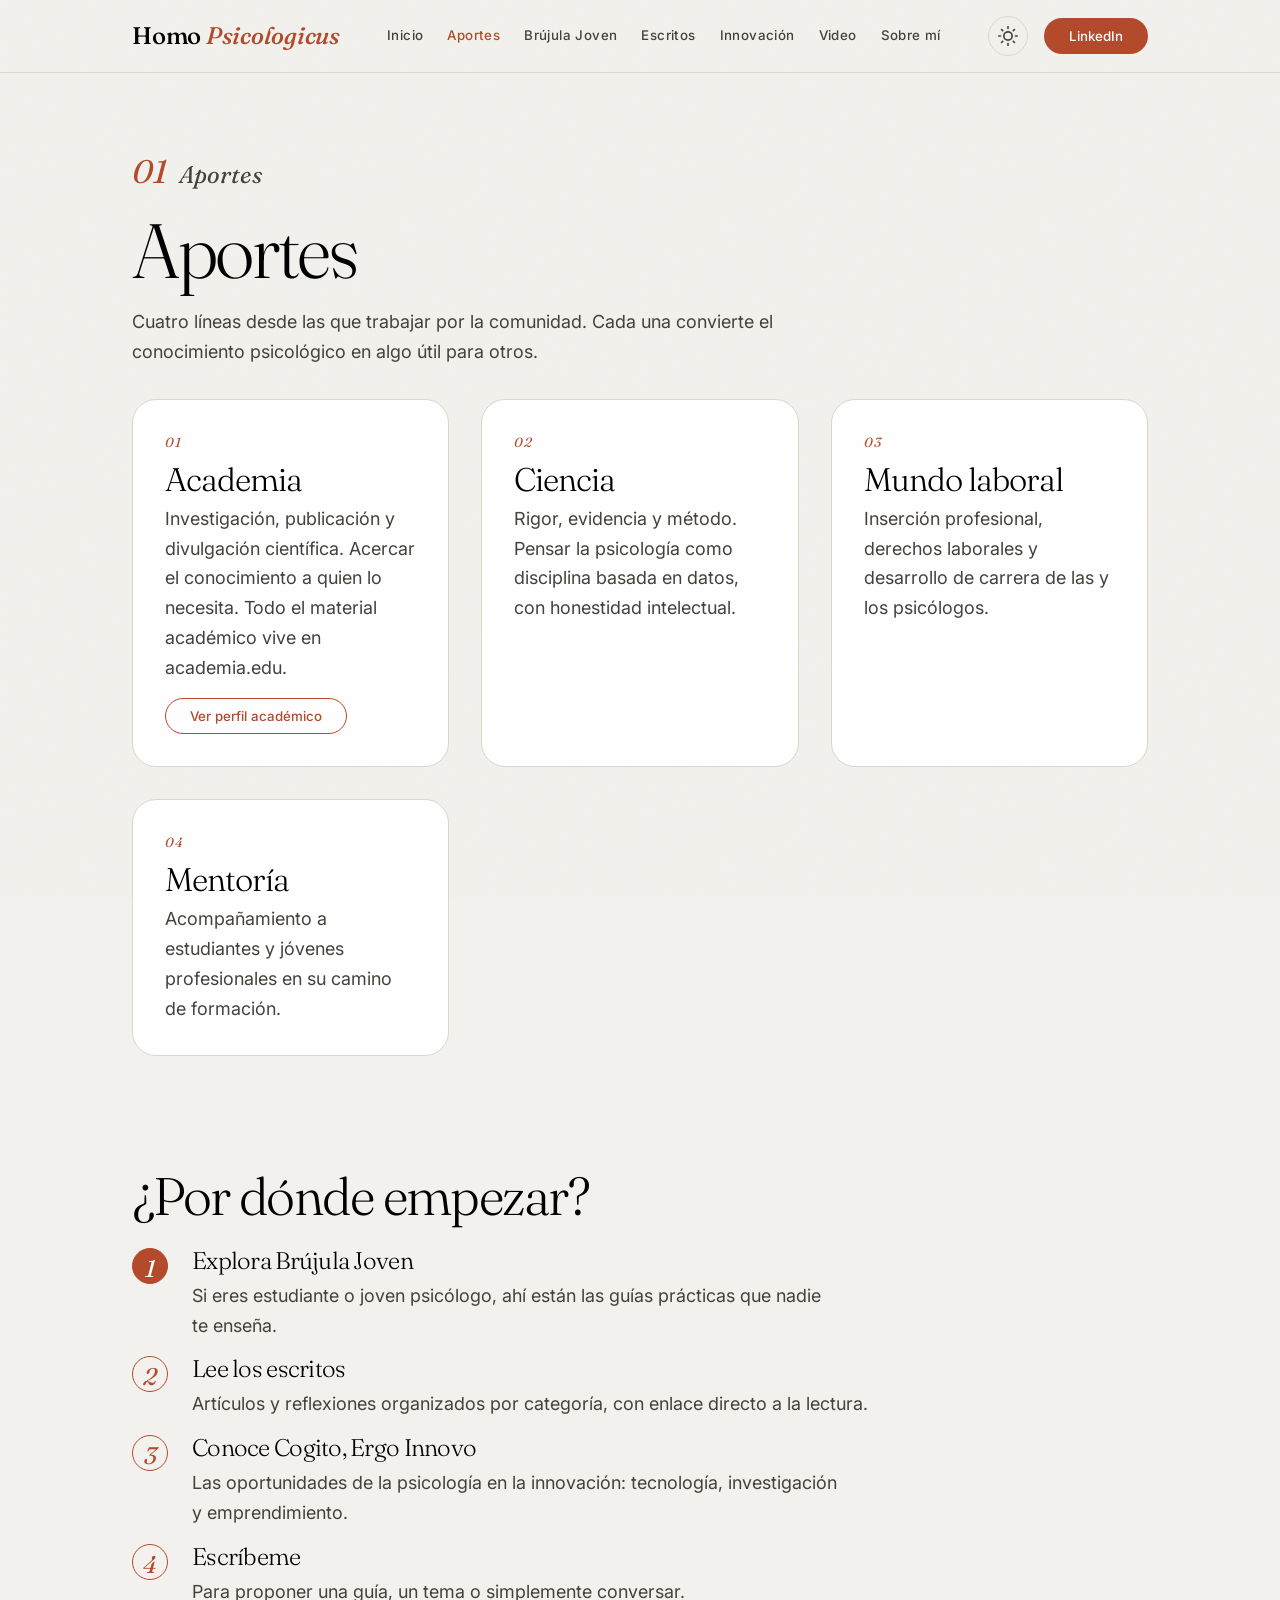
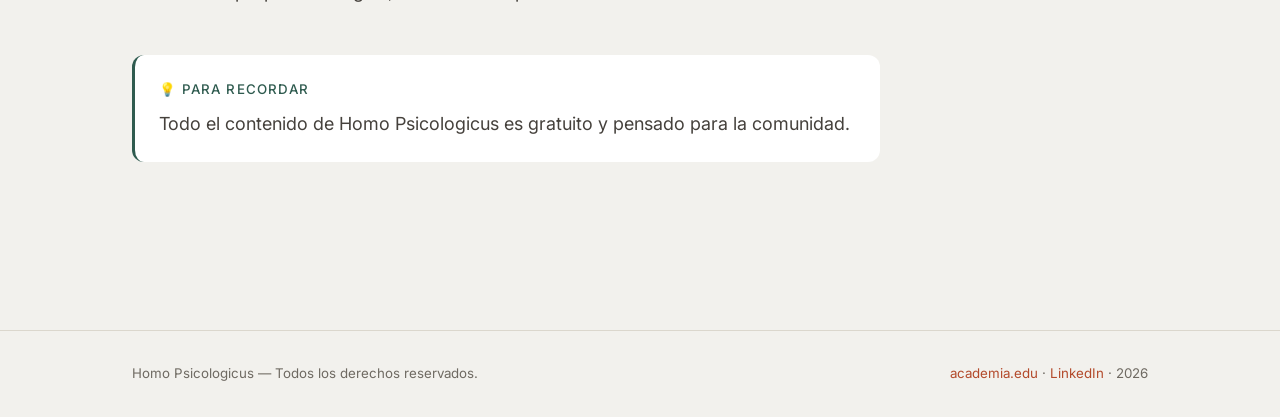
==== commit 5dd8f844: "Hero crossfade 6s con fotos WebP optimizadas, modo claro con acentos terracota, foto en Sobre mí y t" ====
--- a/aportes.html
+++ b/aportes.html
@@ -8,7 +8,7 @@
   <link rel="preconnect" href="https://fonts.googleapis.com">
   <link rel="preconnect" href="https://fonts.gstatic.com" crossorigin>
   <link href="https://fonts.googleapis.com/css2?family=Fraunces:ital,opsz,wght@0,9..144,300..600;1,9..144,300..600&family=Inter:wght@400;500;600&display=swap" rel="stylesheet">
-  <link rel="stylesheet" href="styles.css?v=handhold1">
+  <link rel="stylesheet" href="styles.css?v=handhold2">
   <script>
     (function () {
       var t;
@@ -18,7 +18,7 @@
       }
     })();
   </script>
-  <script src="app.js?v=handhold1" defer></script>
+  <script src="app.js?v=handhold2" defer></script>
 </head>
 <body class="grain">
 
--- a/styles.css
+++ b/styles.css
@@ -25,7 +25,7 @@
   --space-3xl: 7rem;
   --space-section: clamp(3rem, 2rem + 5vw, 7rem);
 
-  /* COLOR — Tema claro: Handhold (monocromo papel); Tema oscuro: terracota cálido */
+  /* COLOR — Tema claro: papel crema + acentos terracota; Tema oscuro: noche terracota */
   --base: #f2f1ed;      /* paper cream */
   --surface: #ffffff;   /* white slab */
   --tint: #ecebe5;      /* section wash */
@@ -33,12 +33,12 @@
   --ink-2: #45413c;     /* secondary — 8.96:1 */
   --ink-3: #6f6a62;     /* meta — 4.75:1 */
   --line: #dbd7cd;      /* warm hairline */
-  --accent: #000000;    /* acción/tinta en claro */
-  --accent-soft: #2b2925; /* hover */
+  --accent: #b34a2b;    /* terracotta — botones, links, detalles */
+  --accent-soft: #96371b; /* hover terracotta oscuro */
   --accent-ink: #ffffff;  /* texto sobre relleno */
   --forest: #2f5b4f;    /* chips filosofía / tips */
   --terracotta: #b34a2b; /* chips IA */
-  --quote: #000000;     /* pull-quote en claro */
+  --quote: #b34a2b;     /* pull-quote en claro */
   --ink-band: #000000;  /* banda oscura */
   --ink-band-ink: #ffffff;
 
@@ -72,7 +72,7 @@
     --ink-3: #9a9183;
     --line: #352e26;
     --accent: #e0704a;
-    --accent-soft: #e0704a;
+    --accent-soft: #ec8a68;
     --accent-ink: #16130f;
     --forest: #6fa596;
     --terracotta: #e0704a;
@@ -108,12 +108,12 @@
   --ink-2: #45413c;
   --ink-3: #6f6a62;
   --line: #dbd7cd;
-  --accent: #000000;
-  --accent-soft: #2b2925;
+  --accent: #b34a2b;
+  --accent-soft: #96371b;
   --accent-ink: #ffffff;
   --forest: #2f5b4f;
   --terracotta: #b34a2b;
-  --quote: #000000;
+  --quote: #b34a2b;
   --ink-band: #000000;
   --ink-band-ink: #ffffff;
 }
@@ -229,7 +229,7 @@
 .section-ink { background: var(--ink-band); color: var(--ink-band-ink); }
 
 .section-head { display: flex; align-items: baseline; gap: var(--space-m); margin-bottom: var(--space-m); }
-.section-index { font-family: var(--font-display); font-style: italic; font-size: var(--step-2); color: var(--ink-3); }
+.section-index { font-family: var(--font-display); font-style: italic; font-size: var(--step-2); color: var(--accent); }
 .section-title { font-size: var(--step-3); }
 .section-ink .section-title { color: var(--ink-band-ink); }
 .section-ink .section-index { color: var(--ink-band-ink); }
@@ -240,7 +240,7 @@
 /* ============ PILLARS ============ */
 .pillars { display: grid; grid-template-columns: repeat(auto-fit, minmax(min(15rem, 100%), 1fr)); gap: var(--space-l); }
 .pillar { background: var(--surface); border: var(--border); border-radius: var(--radius-card); padding: var(--space-l); }
-.pillar-num { display: block; font-family: var(--font-display); font-style: italic; color: var(--ink-3); font-size: var(--step--1); letter-spacing: 0.08em; margin-bottom: var(--space-2xs); }
+.pillar-num { display: block; font-family: var(--font-display); font-style: italic; color: var(--accent); font-size: var(--step--1); letter-spacing: 0.08em; margin-bottom: var(--space-2xs); }
 .pillar-title { font-size: var(--step-2); margin-bottom: var(--space-2xs); }
 .pillar-text { color: var(--ink-2); font-size: var(--step-0); }
 /* ============ BRUJULA JOVEN ============ */
@@ -277,7 +277,6 @@
 .video-actions { display: flex; flex-wrap: wrap; gap: var(--space-s); }
 
 /* ============ SOBRE MI ============ */
-.about-block { display: grid; grid-template-columns: 3fr 1fr; gap: var(--space-2xl); align-items: start; }
 .about-text p { color: var(--ink-2); margin-bottom: var(--space-m); }
 .about-text strong { color: var(--ink); }
 .about-bio-placeholder { font-style: italic; color: var(--ink-3); }
@@ -298,7 +297,6 @@
 
 /* ============ RESPONSIVE ============ */
 @media (max-width: 900px) {
-  .about-block { grid-template-columns: 1fr; gap: var(--space-l); }
   .site-nav { gap: var(--space-s); }
 }
 
@@ -387,3 +385,72 @@
 .page-header .section-index { display: inline-block; margin-right: var(--space-xs); }
 .page-header h1 { font-size: var(--step-4); margin-bottom: var(--space-s); }
 .page-header p { color: var(--ink-2); max-width: 62ch; }
+
+/* ============ HERO CON CROSSFADE ============ */
+.hero { position: relative; min-height: 88svh; display: flex; align-items: flex-end; overflow: hidden; padding: 0; }
+.hero-media { position: absolute; inset: -12% 0; will-change: transform; }
+.hero-img {
+  position: absolute; inset: 0; width: 100%; height: 100%;
+  object-fit: cover; opacity: 0;
+  filter: brightness(1);
+  transition: filter var(--dur-slow) var(--ease);
+}
+.hero-img--a { object-position: center; animation: herofade 12s ease-in-out infinite; }
+.hero-img--b { object-position: 50% 18%; animation: herofade 12s ease-in-out infinite 6s; }
+@keyframes herofade {
+  0%   { opacity: 0; transform: scale(1); }
+  10%  { opacity: 1; }
+  45%  { opacity: 1; transform: scale(1.05); }
+  55%  { opacity: 1; }
+  100% { opacity: 0; transform: scale(1); }
+}
+.hero-scrim {
+  position: absolute; inset: 0; pointer-events: none;
+  background:
+    linear-gradient(to top, var(--base) 6%, color-mix(in oklch, var(--base) 72%, transparent) 34%, transparent 68%);
+}
+.hero .container { position: relative; z-index: 2; width: 100%; padding-top: var(--space-3xl); padding-bottom: var(--space-3xl); }
+
+@media (prefers-color-scheme: dark) {
+  .hero-img { filter: brightness(0.82); }
+}
+:root[data-theme="dark"] .hero-img { filter: brightness(0.82); }
+
+/* ============ FOTO SOBRE MI ============ */
+.about-grid { display: grid; grid-template-columns: minmax(200px, 280px) 1fr auto; gap: var(--space-xl); align-items: start; }
+.about-photo { border-radius: var(--radius-card); overflow: hidden; border: var(--border); margin: 0; }
+.about-photo img {
+  display: block; width: 100%; aspect-ratio: 4 / 5; height: auto;
+  object-fit: cover; object-position: 50% 15%;
+  filter: brightness(1);
+  transition: filter var(--dur-slow) var(--ease);
+}
+@media (prefers-color-scheme: dark) {
+  .about-photo img { filter: brightness(0.85); }
+}
+:root[data-theme="dark"] .about-photo img { filter: brightness(0.85); }
+
+/* ============ TRANSICION SUAVE DE TEMA ============ */
+html.theme-fade,
+html.theme-fade *,
+html.theme-fade *::before,
+html.theme-fade *::after {
+  transition: background-color 600ms ease, background 600ms ease,
+              color 600ms ease, border-color 600ms ease,
+              fill 600ms ease, stroke 600ms ease,
+              filter 600ms ease, opacity 600ms ease !important;
+}
+
+@media (max-width: 700px) {
+  .hero { min-height: 74svh; }
+  .about-grid { grid-template-columns: 1fr; }
+  .about-photo { max-width: 320px; }
+}
+
+@media (prefers-reduced-motion: reduce) {
+  .hero-img { animation: none !important; }
+  .hero-img--a { opacity: 1 !important; }
+  .hero-img--b { opacity: 0 !important; }
+  html.theme-fade *, html.theme-fade *::before, html.theme-fade *::after { transition-duration: 0.01ms !important; }
+}
+
